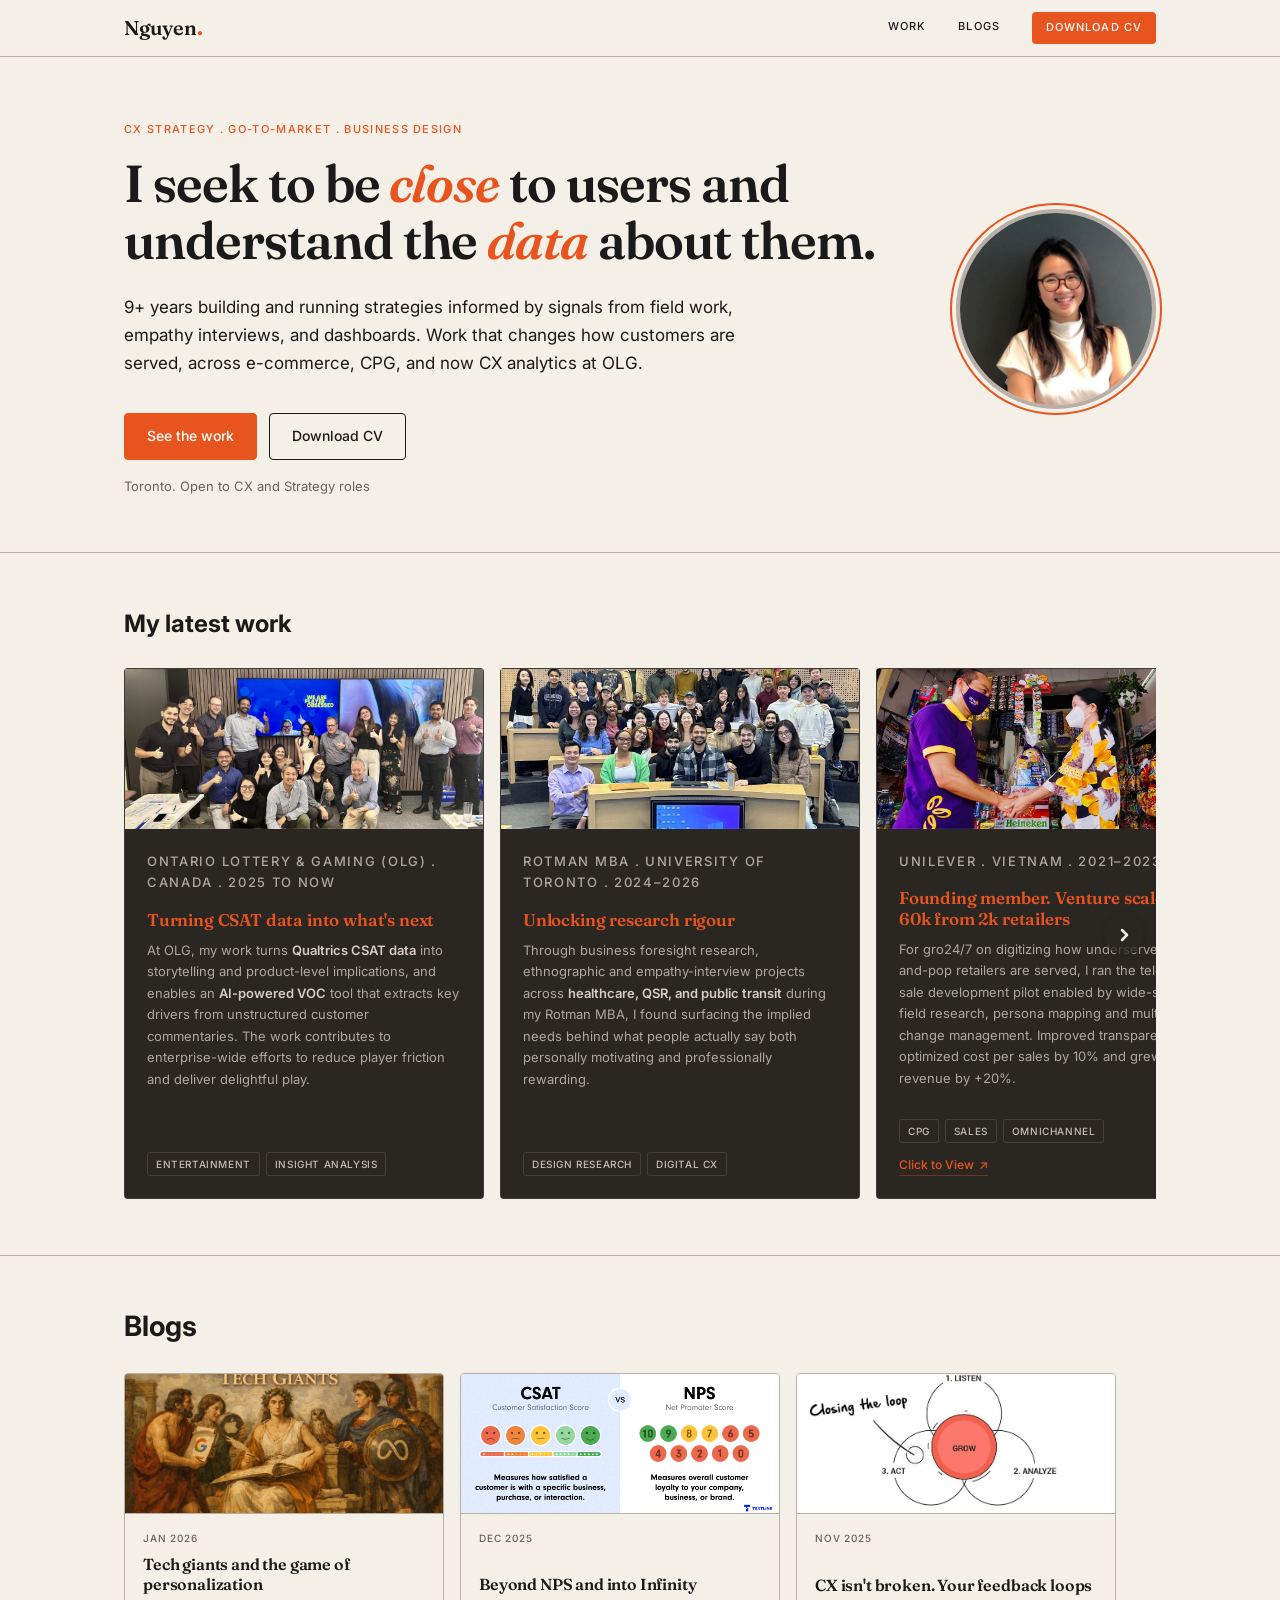
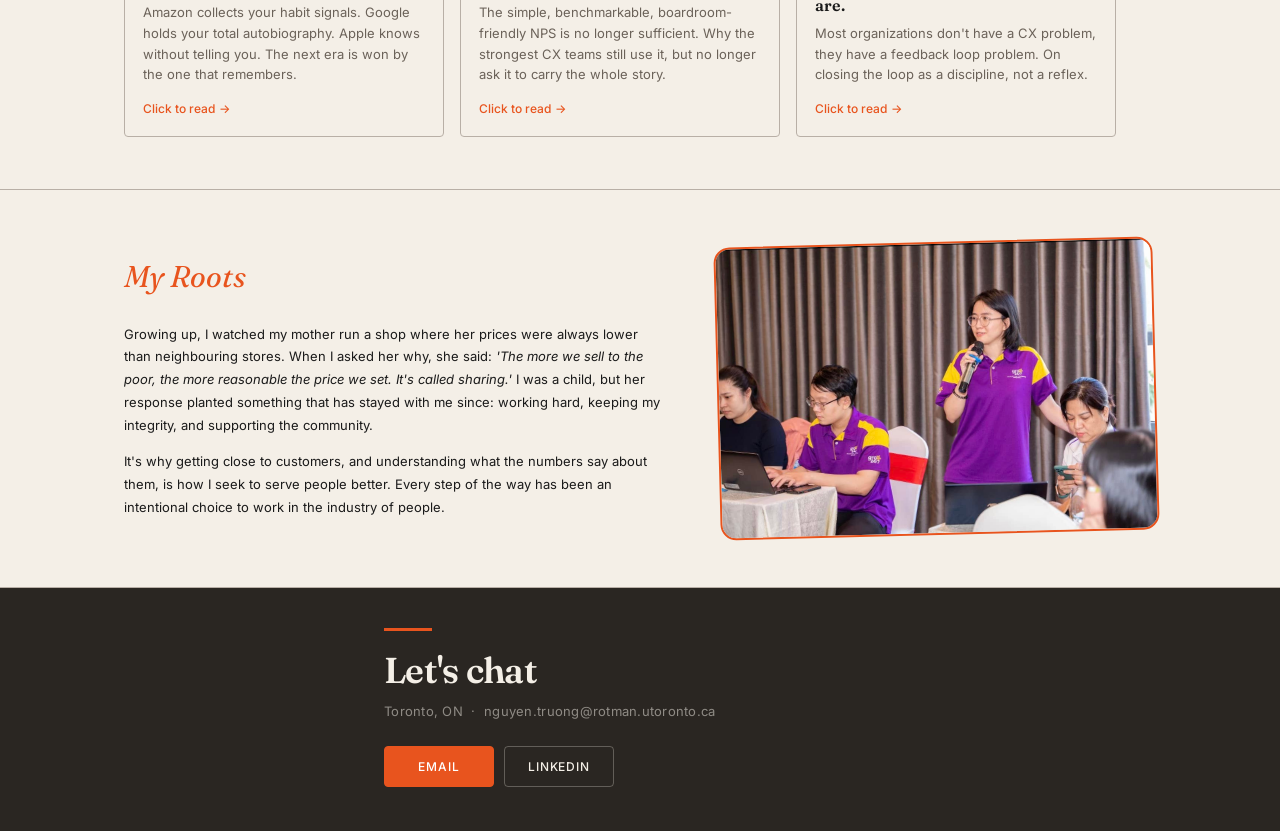
==== index.html @ c2784442 "init portfolio site" ====
<!DOCTYPE html>
<html lang="en">
<head>
  <meta charset="UTF-8" />
  <meta name="viewport" content="width=device-width, initial-scale=1.0" />
  <title>Nguyen . CX Strategy and Go-to-Market</title>
  <meta name="description" content="Nguyen is a customer experience and go-to-market strategist with 9+ years translating signals into strategies that change how customers are served." />

  <link rel="preconnect" href="https://fonts.googleapis.com" />
  <link rel="preconnect" href="https://fonts.gstatic.com" crossorigin />
  <link href="https://fonts.googleapis.com/css2?family=Fraunces:ital,wght@0,600;1,400&family=Inter:wght@400;500&display=swap" rel="stylesheet" />

  <link rel="stylesheet" href="css/index.css">
</head>
<body>

  <!-- NAV -->
  <nav class="site-nav" aria-label="Primary navigation">
    <div class="container">
      <a class="nav-wordmark" href="#" aria-label="Nguyen, home">Nguyen<span>.</span></a>
      <ul class="nav-links" role="list">
        <li><a href="#work">Work</a></li>
        <li><a href="#blogs">Blogs</a></li>
        <li><a href="public/resume/resume.pdf" download class="nav-cv-btn">Download CV</a></li>
      </ul>
    </div>
  </nav>

  <main>

    <!-- HERO -->
    <section class="hero" aria-labelledby="hero-headline">
      <div class="hero-inner">
        <!-- Left: copy -->
        <div class="hero-copy">
          <span class="eyebrow">CX Strategy . Go-to-Market . Business Design</span>
          <h1 id="hero-headline">I seek to be <em>close</em> to users and understand the <em>data</em> about them.</h1>
          <p class="hero-sub">9+ years building and running strategies informed by signals from field work, empathy interviews, and dashboards. Work that changes how customers are served, across e-commerce, CPG, and now CX analytics at OLG.</p>
          <div class="hero-actions">
            <a class="btn btn-primary" href="#work">See the work</a>
            <a class="btn btn-outline" href="public/resume/resume.pdf" download>Download CV</a>
          </div>
          <p class="hero-note">Toronto. Open to CX and Strategy roles</p>
        </div>
        <!-- Right: bio photo (LinkedIn avatar) -->
        <div class="hero-photo-col">
          <img
            class="hero-avatar"
            src="public/new-avatar.jpeg"
            alt="Nguyen Truong"
          />
        </div>
      </div>
    </section>

    <!-- LATEST WORK -->
    <section class="section work" id="work" aria-labelledby="work-heading">
      <div class="container">
        <div class="slider-header">
          <h2 id="work-heading">My latest work</h2>
        </div>

        <div class="slider-outer" id="work-outer">
          <button class="slider-btn prev" id="work-prev" aria-label="Previous project" disabled>
            <svg viewBox="0 0 16 16"><polyline points="10,3 5,8 10,13"/></svg>
          </button>
          <button class="slider-btn next" id="work-next" aria-label="Next project">
            <svg viewBox="0 0 16 16"><polyline points="6,3 11,8 6,13"/></svg>
          </button>
        <div class="work-track" id="work-track" role="list">

          <!-- Card 1: OLG -->
          <article class="work-card" role="listitem">
            <div class="work-card-img" style="background-image:url('public/OLG.jpeg')"></div>
            <div class="work-card-body">
              <p class="work-card-era">Ontario Lottery &amp; Gaming (OLG) . Canada . 2025 to now</p>
              <h3 style="color:#E8541E;">Turning CSAT data into what's next</h3>
              <p>At OLG, my work turns <strong>Qualtrics CSAT data</strong> into storytelling and product-level implications, and enables an <strong>AI-powered VOC</strong> tool that extracts key drivers from unstructured customer commentaries. The work contributes to enterprise-wide efforts to reduce player friction and deliver delightful play.</p>
              <div class="work-card-tags" aria-label="Skills and tools">
                <span class="work-card-tag">Entertainment</span>
                <span class="work-card-tag">Insight Analysis</span>
              </div>
            </div>
          </article>

          <!-- Card 2: Rotman MBA -->
          <article class="work-card" role="listitem">
            <div class="work-card-img" style="background-image:url('public/rotman.jpg')"></div>
            <div class="work-card-body">
              <p class="work-card-era">Rotman MBA . University of Toronto . 2024&#8211;2026</p>
              <h3 style="color:#E8541E;">Unlocking research rigour</h3>
              <p>Through business foresight research, ethnographic and empathy-interview projects across <strong>healthcare, QSR, and public transit</strong> during my Rotman MBA, I found surfacing the implied needs behind what people actually say both personally motivating and professionally rewarding.</p>
              <div class="work-card-tags" aria-label="Skills and tools">
                <span class="work-card-tag">Design Research</span>
                <span class="work-card-tag">Digital CX</span>
              </div>
            </div>
          </article>

          <!-- Card 3: Unilever -->
          <article class="work-card" role="listitem">
            <div class="work-card-img" style="background-image:url('public/gro24%3A7-1.jpg')"></div>
            <div class="work-card-body">
              <p class="work-card-era">Unilever . Vietnam . 2021&#8211;2023</p>
              <h3 style="color:#E8541E;">Founding member. Venture scaled to 60k from 2k retailers</h3>
              <p>For gro24/7 on digitizing how underserved mom-and-pop retailers are served, I ran the telesales sale development pilot enabled by wide-scale field research, persona mapping and multi-party change management. Improved transparency, optimized cost per sales by 10% and grew revenue by +20%.</p>
              <div class="work-card-tags" aria-label="Skills and tools">
                <span class="work-card-tag">CPG</span>
                <span class="work-card-tag">Sales</span>
                <span class="work-card-tag">Omnichannel</span>
              </div>
              <a class="work-card-link" style="margin-top:12px;" href="https://www.facebook.com/gro247vietnam/videos/562067811999882/" target="_blank" rel="noopener noreferrer">Click to View <span aria-hidden="true">&#8599;</span></a>
            </div>
          </article>

        </div><!-- end work-track -->
        </div><!-- end slider-outer -->
      </div>
    </section>

    <!-- BLOGS — Jan 2026 first (most recent), then Dec 2025, then Nov 2025 -->
    <section class="section blogs" id="blogs" aria-labelledby="blogs-heading">
      <div class="container">
        <div class="slider-header">
          <h2 id="blogs-heading">Blogs</h2>
        </div>

        <div class="slider-outer" id="blogs-outer">
          <button class="slider-btn prev" id="blogs-prev" aria-label="Previous blog" disabled>
            <svg viewBox="0 0 16 16"><polyline points="10,3 5,8 10,13"/></svg>
          </button>
          <button class="slider-btn next" id="blogs-next" aria-label="Next blog">
            <svg viewBox="0 0 16 16"><polyline points="6,3 11,8 6,13"/></svg>
          </button>
        <div class="blogs-track" id="blogs-track" role="list">

          <article class="blog-card" role="listitem">
            <img class="blog-card-img" src="public/tech%20giants.webp" alt="Tech giants and the game of personalization" />
            <div class="blog-card-text">
              <p class="blog-card-date">Jan 2026</p>
              <h3>Tech giants and the game of personalization</h3>
              <p>Amazon collects your habit signals. Google holds your total autobiography. Apple knows without telling you. The next era is won by the one that remembers.</p>
              <a class="blog-link" href="pages/blog-personalization.html" aria-label="Read Tech giants and the game of personalization">Click to read <span aria-hidden="true">&#8594;</span></a>
            </div>
          </article>

          <article class="blog-card" role="listitem">
            <img class="blog-card-img" src="public/beyond-NPS-into-Infinity.png" alt="Beyond NPS and into Infinity" />
            <div class="blog-card-text">
              <p class="blog-card-date">Dec 2025</p>
              <h3>Beyond NPS and into Infinity</h3>
              <p>The simple, benchmarkable, boardroom-friendly NPS is no longer sufficient. Why the strongest CX teams still use it, but no longer ask it to carry the whole story.</p>
              <a class="blog-link" href="pages/blog-beyond-nps.html" aria-label="Read Beyond NPS and into Infinity">Click to read <span aria-hidden="true">&#8594;</span></a>
            </div>
          </article>

          <article class="blog-card" role="listitem">
            <img class="blog-card-img" src="public/close-the-loop.jpg" alt="CX isn't broken. Your feedback loops are." />
            <div class="blog-card-text">
              <p class="blog-card-date">Nov 2025</p>
              <h3>CX isn't broken. Your feedback loops are.</h3>
              <p>Most organizations don't have a CX problem, they have a feedback loop problem. On closing the loop as a discipline, not a reflex.</p>
              <a class="blog-link" href="pages/blog-cx-feedback-loops.html" aria-label="Read CX isn't broken">Click to read <span aria-hidden="true">&#8594;</span></a>
            </div>
          </article>

        </div><!-- end blogs-track -->
        </div><!-- end slider-outer -->
      </div>
    </section>

    <!-- ABOUT -->
    <section class="section about" id="about" aria-labelledby="about-heading">
      <div class="container">
        <div class="about-inner">

          <!-- Left: text -->
          <div class="about-text">
            <h2 id="about-heading" class="about-headline">My Roots</h2>
            <p class="about-body">Growing up, I watched my mother run a shop where her prices were always lower than neighbouring stores. When I asked her why, she said: <em>'The more we sell to the poor, the more reasonable the price we set. It's called sharing.'</em> I was a child, but her response planted something that has stayed with me since: working hard, keeping my integrity, and supporting the community.</p>
            <p class="about-body">It's why getting close to customers, and understanding what the numbers say about them, is how I seek to serve people better. Every step of the way has been an intentional choice to work in the industry of people.</p>
          </div>

          <!-- Right: photo -->
          <div class="about-photo-col">
            <img
              class="about-photo"
              src="public/slider-1.jpg"
              alt="Nguyen speaking to her team at a gro24/7 workshop"
            />
          </div>

        </div>
      </div>
    </section>

  </main>

  <!-- CONNECT -->
  <footer class="connect" id="connect" aria-labelledby="connect-heading">
    <div class="container">
      <hr class="connect-rule" aria-hidden="true" />
      <h2 class="connect-headline" id="connect-heading">Let's chat</h2>
      <p class="connect-sub">Toronto, ON &nbsp;·&nbsp; nguyen.truong@rotman.utoronto.ca</p>
      <div class="connect-btns">
        <a class="connect-btn connect-btn-primary" href="mailto:nguyen.truong@rotman.utoronto.ca">Email</a>
        <a class="connect-btn" href="https://linkedin.com/in/nguyentruong-thithanh/" target="_blank" rel="noopener noreferrer">LinkedIn</a>
      </div>
    </div>
  </footer>


  <script>
    // Generic slider wiring: track, prev btn, next btn, outer fade wrapper
    function initSlider(trackId, prevId, nextId, outerId) {
      const track = document.getElementById(trackId);
      const prev  = document.getElementById(prevId);
      const next  = document.getElementById(nextId);
      const outer = document.getElementById(outerId);
      if (!track || !prev || !next) return;

      // Scroll by one card width
      function scrollBy(dir) {
        // Use the first child's offsetWidth as the scroll step
        const card = track.firstElementChild;
        const step = card ? card.offsetWidth + 16 : 340; // 16 = gap
        track.scrollBy({ left: dir * step, behavior: 'smooth' });
      }

      prev.addEventListener('click', () => scrollBy(-1));
      next.addEventListener('click', () => scrollBy(1));

      // Update arrow & fade states on scroll
      function updateState() {
        const atStart = track.scrollLeft <= 4;
        const atEnd   = track.scrollLeft + track.clientWidth >= track.scrollWidth - 4;
        prev.disabled = atStart;
        next.disabled = atEnd;
        if (outer) outer.classList.toggle('at-end', atEnd);
      }

      track.addEventListener('scroll', updateState, { passive: true });
      // Init immediately and after images load
      updateState();
      window.addEventListener('load', updateState);
    }

    initSlider('work-track',  'work-prev',  'work-next',  'work-outer');
    initSlider('blogs-track', 'blogs-prev', 'blogs-next', 'blogs-outer');
  </script>

</body>
</html>
---- css/index.css ----
/* ─── Reset ───────────────────────────────────────────────── */
    *, *::before, *::after { box-sizing: border-box; margin: 0; padding: 0; }
    html { scroll-behavior: smooth; }
    @media (prefers-reduced-motion: reduce) {
      html { scroll-behavior: auto; }
      * { animation-duration: 0.01ms !important; transition-duration: 0.01ms !important; }
    }

    /* ─── Tokens ──────────────────────────────────────────────── */
    :root {
      --paper:    #F4EFE7;
      --ink:      #1A1A1A;
      --accent:   #E8541E;
      --charcoal: #2A2622;
      --muted:    #6B6259;
      --hairline: #B8AFA6;
      --font-display: 'Fraunces', Georgia, serif;
      --font-body:    'Inter', system-ui, sans-serif;
      --radius: 4px;
      --max-w: 1080px;
      --sec-pad-v: 52px;
    }

    /* ─── Base ────────────────────────────────────────────────── */
    body {
      background: var(--paper);
      color: var(--ink);
      font-family: var(--font-body);
      font-size: 16px;
      line-height: 1.6;
      -webkit-font-smoothing: antialiased;
    }
    a { color: inherit; text-decoration: none; }
    img { display: block; max-width: 100%; }

    /* ─── Focus ───────────────────────────────────────────────── */
    :focus-visible {
      outline: 2px solid var(--accent);
      outline-offset: 3px;
      border-radius: var(--radius);
    }

    /* ─── Layout helpers ──────────────────────────────────────── */
    .container {
      max-width: var(--max-w);
      margin: 0 auto;
      padding: 0 24px;
    }
    .section { padding: var(--sec-pad-v) 0; }
    .sr-only {
      position: absolute; width: 1px; height: 1px; padding: 0;
      margin: -1px; overflow: hidden; clip: rect(0,0,0,0);
      white-space: nowrap; border-width: 0;
    }

    /* ─── Eyebrow ─────────────────────────────────────────────── */
    .eyebrow {
      display: block;
      font-size: 11px;
      font-weight: 500;
      letter-spacing: 0.12em;
      text-transform: uppercase;
      color: var(--accent);
      margin-bottom: 16px;
    }

    /* ─── NAV ─────────────────────────────────────────────────── */
    .site-nav {
      position: sticky;
      top: 0;
      z-index: 100;
      background: var(--paper);
      border-bottom: 1px solid var(--hairline);
    }
    .site-nav .container {
      display: flex;
      align-items: center;
      justify-content: space-between;
      height: 56px;
    }
    .nav-wordmark {
      font-family: var(--font-display);
      font-weight: 600;
      font-size: 20px;
      color: var(--ink);
      letter-spacing: -0.01em;
    }
    .nav-wordmark span { color: var(--accent); font-weight: 700; }
    .nav-links {
      display: flex;
      gap: 32px;
      list-style: none;
    }
    .nav-links a {
      font-size: 11px;
      font-weight: 500;
      letter-spacing: 0.1em;
      text-transform: uppercase;
      color: var(--ink);
      transition: color 0.15s;
    }
    .nav-links a:hover { color: var(--accent); }
    /* Nav-level CV download button */
    .nav-cv-btn {
      display: inline-block;
      font-size: 11px;
      font-weight: 500;
      letter-spacing: 0.08em;
      text-transform: uppercase;
      background: var(--accent);
      color: #fff !important;
      padding: 7px 14px;
      border-radius: 4px;
      transition: background 0.15s !important;
    }
    .nav-cv-btn:hover { background: #cc4518 !important; color: #fff !important; }

    /* ─── HERO ────────────────────────────────────────────────── */
    .hero {
      padding: 64px 0 56px;
      border-bottom: 1px solid var(--hairline);
    }
    .hero-inner {
      max-width: var(--max-w);
      margin: 0 auto;
      padding: 0 24px;
      display: grid;
      grid-template-columns: 1fr 220px;
      gap: 56px;
      align-items: center;   /* vertically centres photo with the copy block */
    }
    .hero-copy { /* left column — no extra styles needed */ }
    .hero-photo-col {
      display: flex;
      justify-content: flex-end;
      align-items: center;
    }
    .hero-avatar {
      width: 200px;
      height: 200px;
      border-radius: 50%;
      object-fit: cover;
      object-position: center top;  /* keeps face in frame */
      border: 4px solid var(--hairline);
      display: block;
      flex-shrink: 0;
      /* Subtle accent ring on the outside */
      outline: 2px solid var(--accent);
      outline-offset: 4px;
    }
    .hero h1 {
      font-family: var(--font-display);
      font-weight: 600;
      font-size: clamp(36px, 5vw, 52px);
      line-height: 1.1;
      letter-spacing: -0.02em;
      color: var(--ink);
      margin-bottom: 24px;
      max-width: 760px;
    }
    .hero h1 em { font-style: italic; color: var(--accent); }
    .hero-sub {
      font-size: 17px;
      line-height: 1.65;
      color: var(--ink);
      max-width: 620px;
      margin-bottom: 36px;
    }
    .hero-actions {
      display: flex;
      align-items: center;
      flex-wrap: wrap;
      gap: 12px;
      margin-bottom: 16px;
    }
    .btn {
      display: inline-block;
      font-size: 14px;
      font-weight: 500;
      padding: 11px 22px;
      border-radius: var(--radius);
      cursor: pointer;
      transition: background 0.15s, color 0.15s, border-color 0.15s;
      border: 1px solid transparent;
    }
    .btn-primary { background: var(--accent); color: #fff; border-color: var(--accent); }
    .btn-primary:hover { background: #cc4518; border-color: #cc4518; }
    .btn-outline { background: transparent; color: var(--ink); border-color: var(--ink); }
    .btn-outline:hover { border-color: var(--accent); color: var(--accent); }
    .hero-note { font-size: 13px; color: var(--muted); margin-top: 4px; }

    /* ─── SECTION HEADER ──────────────────────────────────────── */
    .section-header { margin-bottom: 32px; }
    .section-header h2 {
      font-family: var(--font-display);
      font-weight: 600;
      font-size: clamp(26px, 3.5vw, 36px);
      line-height: 1.15;
      letter-spacing: -0.02em;
      color: var(--ink);
    }

    /* ─── SLIDER HEADER (section title + arrow buttons) ─────── */
    /* Section heading — simple, no arrow row */
    .slider-header {
      margin-bottom: 24px;
    }

    /* Outer wrapper: positions the floating arrows */
    .slider-outer {
      position: relative;
    }

    /* Floating arrow buttons — centred vertically over the track */
    .slider-btn {
      position: absolute;
      top: 50%;
      transform: translateY(-50%);
      z-index: 10;
      width: 40px;
      height: 40px;
      border-radius: 50%;
      border: none;
      /* Warm charcoal fill, semi-transparent so card image shows through slightly */
      background: rgba(42, 38, 34, 0.78);
      color: var(--paper);
      cursor: pointer;
      display: flex;
      align-items: center;
      justify-content: center;
      padding: 0;
      transition: background 0.15s, opacity 0.2s, transform 0.15s;
      /* Pull arrows slightly outside the track edge for a clean floating look */
      box-shadow: 0 2px 8px rgba(0,0,0,0.18);
    }
    .slider-btn.prev { left: 12px; }
    .slider-btn.next { right: 12px; }
    .slider-btn:hover {
      background: var(--charcoal);
      transform: translateY(-50%) scale(1.08);
    }
    /* Fade out when there's nothing to scroll in that direction */
    .slider-btn:disabled {
      opacity: 0;
      pointer-events: none;
    }
    .slider-btn svg {
      width: 16px; height: 16px;
      display: block;
      fill: none;
      stroke: currentColor;
      stroke-width: 2.5;
      stroke-linecap: round;
      stroke-linejoin: round;
    }

    /* ─── WORK — scroll-track wrapper ────────────────────────── */
    .work { border-bottom: 1px solid var(--hairline); }

    /* Desktop: horizontal scroll carousel — same feel as mobile but wider cards */
    .work-track {
      display: flex;
      overflow-x: auto;
      scroll-snap-type: x mandatory;
      -webkit-overflow-scrolling: touch;
      gap: 16px;
      scrollbar-width: none;
      -ms-overflow-style: none;
      /* negative margin so first card aligns with the container edge */
      padding-bottom: 4px;   /* tiny breathing room for card shadows if added later */
    }
    .work-track::-webkit-scrollbar { display: none; }

    /* ─── WORK CARD ───────────────────────────────────────────── */
    .work-card {
      background: var(--charcoal);
      color: var(--paper);
      display: flex;
      flex-direction: column;
      align-items: flex-start;
      justify-content: flex-start;
      /* Desktop card width: ~340px so ~3 show with peek of next */
      flex: 0 0 340px;
      scroll-snap-align: start;
      border-radius: var(--radius);
      border: 1px solid rgba(184,175,166,0.15);
    }

    /* Image area — replace background-image with your actual project image */
    .work-card-img {
      width: 100%;
      height: 160px;
      background-color: #1E1A17;    /* dark placeholder tint */
      background-size: cover;
      background-position: center;
      display: flex;
      align-items: center;
      justify-content: center;
      flex-shrink: 0;
      border-bottom: 1px solid rgba(244,239,231,0.07);
      position: relative;
      overflow: hidden;
    }
    /* HOW TO ADD A PICTURE:
       Option A – inline CSS on the element:
         <div class="work-card-img" style="background-image:url('public/your-image.<ext>')">
       Option B – add an <img> tag inside:
         <img src="public/your-image.<ext>" alt="Project screenshot" style="width:100%;height:100%;object-fit:cover;position:absolute;inset:0;" />
       Either removes the placeholder icon automatically. */
    .work-card-img-hint {
      display: flex;
      flex-direction: column;
      align-items: center;
      gap: 8px;
      opacity: 0.25;
      pointer-events: none;
      user-select: none;
    }
    .work-card-img-hint svg { width: 28px; height: 28px; }
    .work-card-img-hint span {
      font-size: 10px;
      letter-spacing: 0.1em;
      text-transform: uppercase;
      color: var(--paper);
    }

    .work-card-body {
      padding: 22px 22px 22px;
      display: flex;
      flex-direction: column;
      align-items: flex-start;
      justify-content: flex-start;  /* pin all content to top */
      flex: 1;
    }
    .work-card-era {
      font-size: 9px;
      font-weight: 500;
      letter-spacing: 0.13em;
      text-transform: uppercase;
      color: var(--accent);
      margin-bottom: 12px;
    }
    .work-card h3 {
      font-family: var(--font-display);
      font-weight: 600;
      font-size: 17px;
      line-height: 1.2;
      letter-spacing: -0.01em;
      color: var(--paper);
      margin-bottom: 10px;
    }
    .work-card > .work-card-body > p {
      font-size: 13px;
      line-height: 1.65;
      color: #AFA89F;
      margin-bottom: 16px;
    }
    /* Bold highlights inside card body */
    .work-card-body strong {
      color: #D4CCC5;
      font-weight: 600;
    }
    /* "Click to View" link only (no "See the work") */
    .work-card-link {
      display: inline-flex;
      align-items: center;
      gap: 5px;
      font-size: 12px;
      font-weight: 500;
      color: var(--accent);
      transition: gap 0.15s;
      border-bottom: 1px solid rgba(232, 84, 30, 0.35);
      padding-bottom: 1px;
    }
    .work-card-link:hover { gap: 8px; border-bottom-color: var(--accent); }
    /* Skill/tool tags row */
    .work-card-tags {
      display: flex;
      flex-wrap: wrap;
      gap: 6px;
      margin-top: auto;
      padding-top: 14px;
    }
    .work-card-tag {
      background: var(--charcoal);        /* #2A2622 */
      border: 1px solid rgba(244,239,231,0.12);
      color: #C4BEBA;
      font-size: 10px;
      font-weight: 500;
      letter-spacing: 0.06em;
      text-transform: uppercase;
      padding: 3px 8px;
      border-radius: 3px;
      white-space: nowrap;
    }

    /* Placeholder card — 4th slot */
    .work-card-placeholder {
      background: #1C1713;
      border: 2px dashed rgba(244,239,231,0.1);
      display: flex;
      flex-direction: column;
      align-items: center;
      justify-content: center;
      min-height: 320px;
      gap: 10px;
      opacity: 0.5;
    }
    .work-card-placeholder svg { width: 32px; height: 32px; opacity: 0.5; }
    .work-card-placeholder span {
      font-size: 11px;
      letter-spacing: 0.1em;
      text-transform: uppercase;
      color: var(--paper);
    }

    /* ─── BLOGS ───────────────────────────────────────────────── */
    .blogs {
      border-bottom: 1px solid var(--hairline);
      padding: 48px 0;
    }
    .blogs .slider-header h2 { font-size: clamp(22px, 2.8vw, 28px); margin-bottom: 0; }

    .blogs-track {
      display: flex;
      overflow-x: auto;
      scroll-snap-type: x mandatory;
      -webkit-overflow-scrolling: touch;
      gap: 16px;
      scrollbar-width: none;
      -ms-overflow-style: none;
      padding-bottom: 4px;
    }
    .blogs-track::-webkit-scrollbar { display: none; }

    .blog-card {
      background: var(--paper);
      border: 1px solid var(--hairline);
      border-radius: var(--radius);
      overflow: hidden;
      display: flex;
      flex-direction: column;
      align-items: flex-start;
      justify-content: flex-start;
      transition: border-color 0.15s;
      /* Desktop card width */
      flex: 0 0 300px;
      scroll-snap-align: start;
    }
    .blog-card:hover { border-color: var(--accent); }
    /* Image zone at top of each blog card */
    .blog-card-img {
      width: 100%;
      height: 140px;
      object-fit: cover;
      object-position: center;
      display: block;
      flex-shrink: 0;
      border-bottom: 1px solid var(--hairline);
    }
    /* Text area below the image */
    .blog-card-text {
      padding: 16px 18px 18px;
      display: flex;
      flex-direction: column;
      align-items: flex-start;
      flex: 1;
      width: 100%;
    }
    .blog-card-text .blog-card-date,
    .blog-card-date {
      font-size: 10px;
      font-weight: 500;
      color: var(--muted);
      letter-spacing: 0.08em;
      text-transform: uppercase;
      margin-bottom: 8px;
    }
    .blog-card-text h3,
    .blog-card h3 {
      font-family: var(--font-display);
      font-weight: 600;
      font-size: 16px;
      line-height: 1.25;
      letter-spacing: -0.01em;
      color: var(--ink);
      margin-bottom: 8px;
    }
    .blog-card-text p,
    .blog-card p {
      font-size: 13px;
      line-height: 1.6;
      color: var(--muted);
      flex: 1;
      margin-bottom: 14px;
    }
    .blog-link {
      display: inline-flex;
      align-items: center;
      gap: 4px;
      font-size: 12px;
      font-weight: 500;
      color: var(--accent);
      margin-top: auto;
      transition: gap 0.15s;
    }
    .blog-link:hover { gap: 7px; }

    /* ─── ABOUT ───────────────────────────────────────────────── */
    .about { border-bottom: 1px solid var(--hairline); }

    /* Two-column split: text left, photo right */
    .about-inner {
      display: grid;
      grid-template-columns: 55fr 45fr;
      gap: 56px;
      align-items: center;
    }

    .about-text { /* left column — all copy */ }

    .about-headline {
      font-family: var(--font-display);
      font-style: italic;
      font-weight: 400;
      font-size: clamp(22px, 2.8vw, 30px);
      color: var(--accent);
      margin-bottom: 28px;
      line-height: 1.2;
    }
    .about-body {
      font-size: 13px;
      line-height: 1.75;
      color: var(--ink);
      margin-bottom: 14px;
    }
    .about-body:last-child { margin-bottom: 0; }

    /* Photo column */
    .about-photo-col {
      display: flex;
      justify-content: flex-end;
      align-items: center;
    }
    .about-photo {
      width: 100%;
      max-width: 440px;
      aspect-ratio: 3 / 2;        /* keeps the landscape crop consistent */
      object-fit: cover;
      object-position: center top; /* keeps faces in frame */
      border-radius: 16px;         /* "cut corners to some extent" */
      /* Thin accent frame */
      border: 2px solid var(--accent);
      /* Slight counter-clockwise tilt — feels candid, not staged */
      transform: rotate(-1.5deg);
      /* Smooth on hover: straighten as user focuses on it */
      transition: transform 0.4s ease;
      display: block;
    }
    .about-photo:hover { transform: rotate(0deg); }

    /* ─── CONNECT ─────────────────────────────────────────────── */
    .connect {
      background: var(--charcoal);
      padding: 40px 0 44px;
    }
    .connect .container {
      max-width: 560px;
      margin: 0 auto;
      padding: 0 24px;
    }
    /* Attention nudge 1 — short accent rule above heading */
    .connect-rule {
      display: block;
      width: 48px;
      height: 3px;
      background: var(--accent);
      border: none;
      margin-bottom: 20px;
    }
    /* Heading — slightly larger than .about-headline (clamp 22–30px) */
    .connect-headline {
      font-family: var(--font-display);
      font-weight: 600;
      font-size: clamp(26px, 3.2vw, 36px);
      letter-spacing: -0.02em;
      color: var(--paper);
      margin-bottom: 10px;
      line-height: 1.1;
    }
    /* Sub-line under heading */
    .connect-sub {
      font-size: 13px;
      color: rgba(244,239,231,0.5);
      margin-bottom: 24px;
      letter-spacing: 0.02em;
    }
    .connect-btns {
      display: flex;
      flex-direction: row;
      gap: 10px;
    }
    /* Base button — outlined, used for LinkedIn */
    .connect-btn {
      display: inline-block;
      font-size: 12px;
      font-weight: 500;
      letter-spacing: 0.08em;
      text-transform: uppercase;
      color: var(--paper);
      border: 1px solid rgba(244,239,231,0.28);
      border-radius: var(--radius);
      padding: 10px 20px;
      min-width: 110px;
      text-align: center;
      transition: border-color 0.15s, color 0.15s, background 0.15s, font-weight 0.1s;
    }
    .connect-btn:hover { border-color: var(--accent); color: var(--accent); font-weight: 700; }
    /* Attention nudge 2 — Email button: accent-filled, mirrors hero CTA */
    .connect-btn-primary {
      background: var(--accent);
      color: #fff;
      border-color: var(--accent);
    }
    .connect-btn-primary:hover { background: #cc4518; border-color: #cc4518; color: #fff; font-weight: 700; }

    /* ─── MOBILE ──────────────────────────────────────────────── */
    @media (max-width: 768px) {
      :root { --sec-pad-v: 40px; }

      .nav-links { gap: 18px; }
      .nav-links a { font-size: 10px; letter-spacing: 0.08em; }

      .hero { padding: 48px 0 40px; }
      .hero-inner {
        grid-template-columns: 1fr;
        gap: 28px;
      }
      .hero-photo-col { justify-content: flex-start; }
      .hero-avatar { width: 108px; height: 108px; }

      /* About: stack photo above text on mobile */
      .about-inner {
        grid-template-columns: 1fr;
        gap: 32px;
      }
      .about-photo-col { justify-content: flex-start; }
      .about-photo {
        max-width: 100%;
        transform: rotate(0deg); /* no tilt on small screens */
      }
      .about-photo:hover { transform: rotate(0deg); }

      /* Mobile: narrower cards so the next one peeks in */
      .work-card,
      .blog-card { flex: 0 0 78vw; }
      .work-card-placeholder { flex: 0 0 78vw; }

      .connect-btns { flex-wrap: wrap; }
    }

    @media (max-width: 480px) {
      .nav-links { gap: 12px; }
      .work-card,
      .blog-card,
      .work-card-placeholder { flex-basis: 85vw; }
    }

    /* On very wide screens, allow cards to grow a touch */
    @media (min-width: 1100px) {
      .work-card { flex: 0 0 360px; }
      .blog-card { flex: 0 0 320px; }
    }
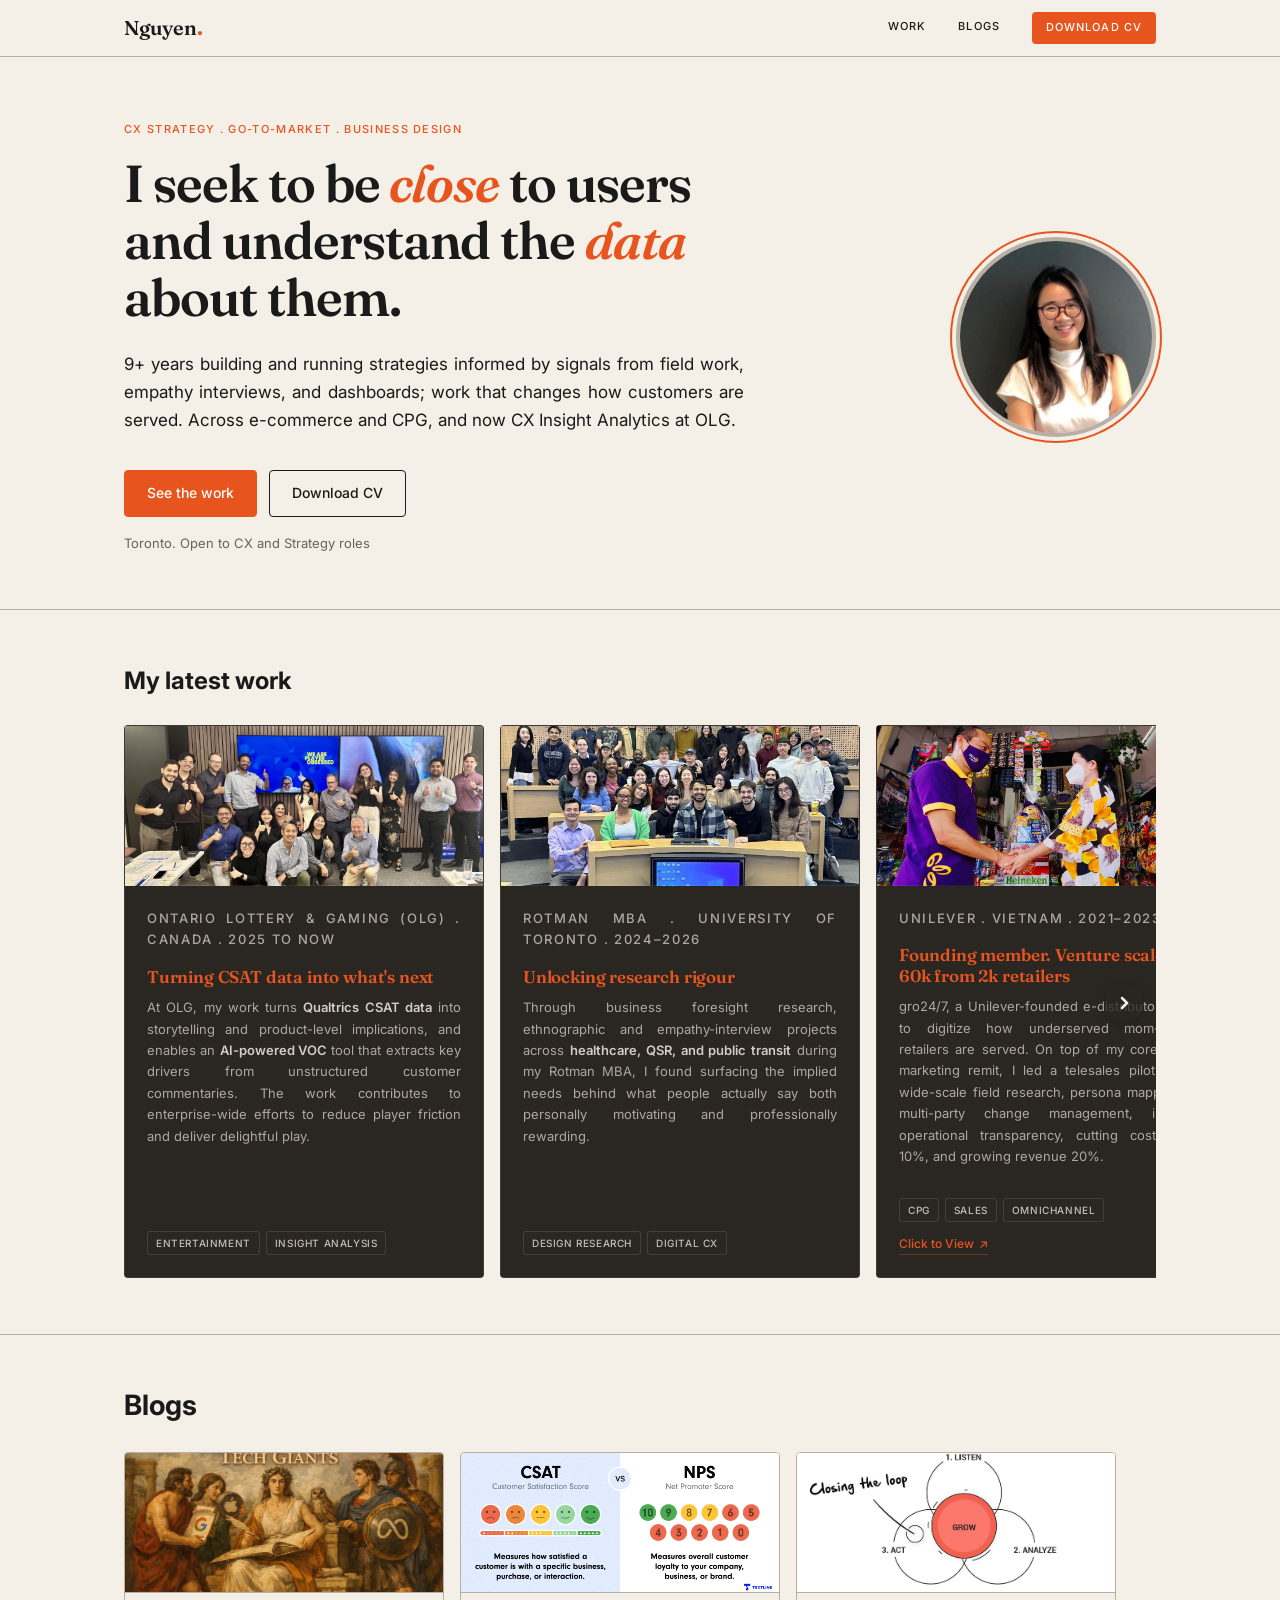
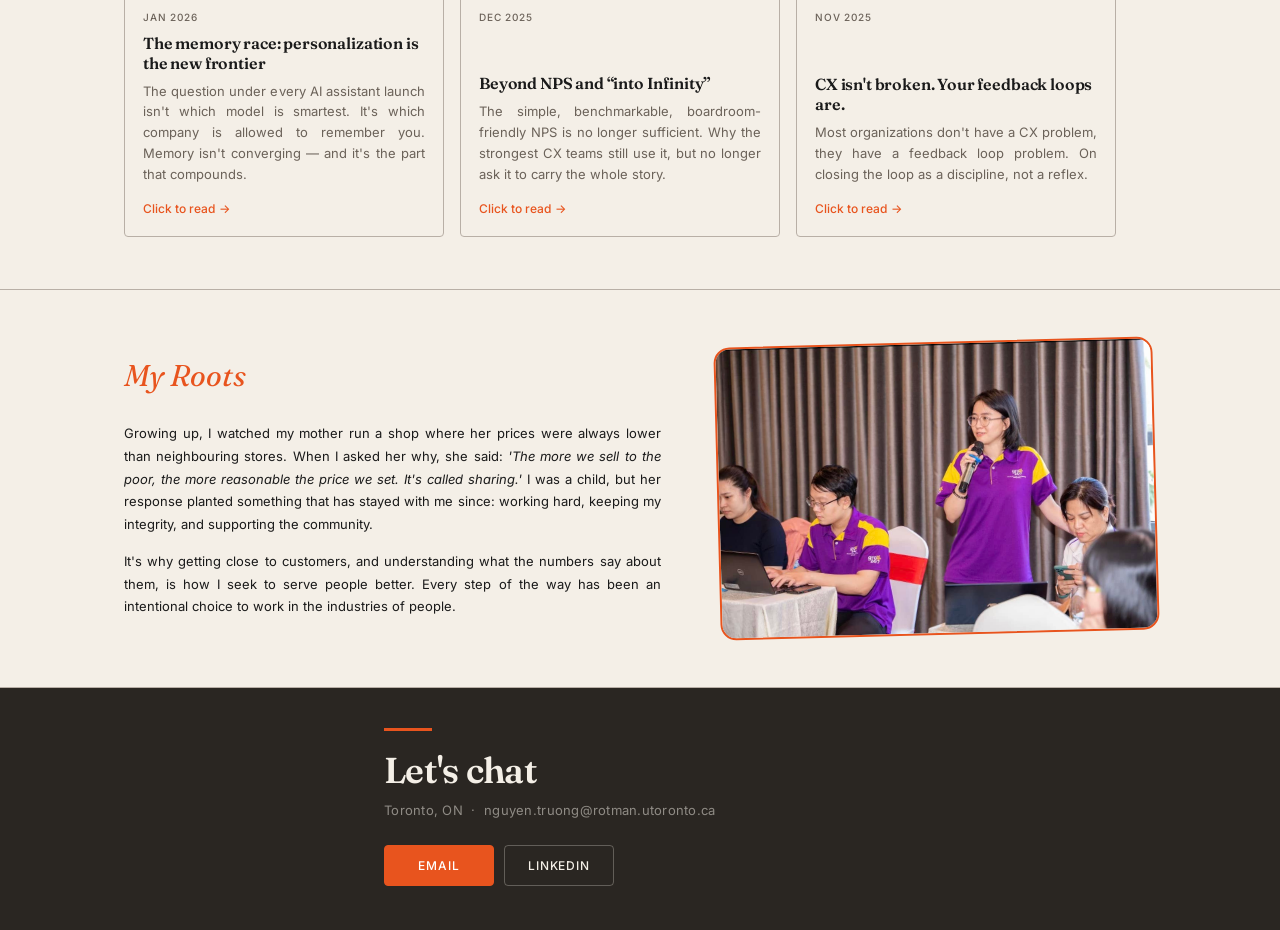
==== commit 1e5c8c76: "modified blogs" ====
--- a/index.html
+++ b/index.html
@@ -35,7 +35,7 @@
         <div class="hero-copy">
           <span class="eyebrow">CX Strategy . Go-to-Market . Business Design</span>
           <h1 id="hero-headline">I seek to be <em>close</em> to users and understand the <em>data</em> about them.</h1>
-          <p class="hero-sub">9+ years building and running strategies informed by signals from field work, empathy interviews, and dashboards. Work that changes how customers are served, across e-commerce, CPG, and now CX analytics at OLG.</p>
+          <p class="hero-sub">9+ years building and running strategies informed by signals from field work, empathy interviews, and dashboards; work that changes how customers are served. Across e-commerce and CPG, and now CX Insight Analytics at OLG.</p>
           <div class="hero-actions">
             <a class="btn btn-primary" href="#work">See the work</a>
             <a class="btn btn-outline" href="public/resume/resume.pdf" download>Download CV</a>
@@ -103,7 +103,7 @@
             <div class="work-card-body">
               <p class="work-card-era">Unilever . Vietnam . 2021&#8211;2023</p>
               <h3 style="color:#E8541E;">Founding member. Venture scaled to 60k from 2k retailers</h3>
-              <p>For gro24/7 on digitizing how underserved mom-and-pop retailers are served, I ran the telesales sale development pilot enabled by wide-scale field research, persona mapping and multi-party change management. Improved transparency, optimized cost per sales by 10% and grew revenue by +20%.</p>
+              <p>gro24/7, a Unilever-founded e-distributor, set out to digitize how underserved mom-and-pop retailers are served. On top of my core CX and marketing remit, I led a telesales pilot built on wide-scale field research, persona mapping, and multi-party change management, improving operational transparency, cutting cost-per-sale 10%, and growing revenue 20%.</p>
               <div class="work-card-tags" aria-label="Skills and tools">
                 <span class="work-card-tag">CPG</span>
                 <span class="work-card-tag">Sales</span>
@@ -135,22 +135,22 @@
         <div class="blogs-track" id="blogs-track" role="list">
 
           <article class="blog-card" role="listitem">
-            <img class="blog-card-img" src="public/tech%20giants.webp" alt="Tech giants and the game of personalization" />
+            <img class="blog-card-img" src="public/tech%20giants.webp" alt="The memory race: personalization is the new frontier" />
             <div class="blog-card-text">
               <p class="blog-card-date">Jan 2026</p>
-              <h3>Tech giants and the game of personalization</h3>
-              <p>Amazon collects your habit signals. Google holds your total autobiography. Apple knows without telling you. The next era is won by the one that remembers.</p>
-              <a class="blog-link" href="pages/blog-personalization.html" aria-label="Read Tech giants and the game of personalization">Click to read <span aria-hidden="true">&#8594;</span></a>
+              <h3>The memory race: personalization is the new frontier</h3>
+              <p>The question under every AI assistant launch isn't which model is smartest. It's which company is allowed to remember you. Memory isn't converging — and it's the part that compounds.</p>
+              <a class="blog-link" href="pages/blog-personalization.html" aria-label="Read The memory race: personalization is the new frontier">Click to read <span aria-hidden="true">&#8594;</span></a>
             </div>
           </article>
 
           <article class="blog-card" role="listitem">
-            <img class="blog-card-img" src="public/beyond-NPS-into-Infinity.png" alt="Beyond NPS and into Infinity" />
+            <img class="blog-card-img" src="public/beyond-NPS-into-Infinity.png" alt="Beyond NPS and &ldquo;into Infinity&rdquo;" />
             <div class="blog-card-text">
               <p class="blog-card-date">Dec 2025</p>
-              <h3>Beyond NPS and into Infinity</h3>
+              <h3>Beyond NPS and &ldquo;into Infinity&rdquo;</h3>
               <p>The simple, benchmarkable, boardroom-friendly NPS is no longer sufficient. Why the strongest CX teams still use it, but no longer ask it to carry the whole story.</p>
-              <a class="blog-link" href="pages/blog-beyond-nps.html" aria-label="Read Beyond NPS and into Infinity">Click to read <span aria-hidden="true">&#8594;</span></a>
+              <a class="blog-link" href="pages/blog-beyond-nps.html" aria-label="Read Beyond NPS and &ldquo;into Infinity&rdquo;">Click to read <span aria-hidden="true">&#8594;</span></a>
             </div>
           </article>
 
@@ -178,7 +178,7 @@
           <div class="about-text">
             <h2 id="about-heading" class="about-headline">My Roots</h2>
             <p class="about-body">Growing up, I watched my mother run a shop where her prices were always lower than neighbouring stores. When I asked her why, she said: <em>'The more we sell to the poor, the more reasonable the price we set. It's called sharing.'</em> I was a child, but her response planted something that has stayed with me since: working hard, keeping my integrity, and supporting the community.</p>
-            <p class="about-body">It's why getting close to customers, and understanding what the numbers say about them, is how I seek to serve people better. Every step of the way has been an intentional choice to work in the industry of people.</p>
+            <p class="about-body">It's why getting close to customers, and understanding what the numbers say about them, is how I seek to serve people better. Every step of the way has been an intentional choice to work in the industries of people.</p>
           </div>
 
           <!-- Right: photo -->
--- a/css/index.css
+++ b/css/index.css
@@ -157,7 +157,7 @@
       letter-spacing: -0.02em;
       color: var(--ink);
       margin-bottom: 24px;
-      max-width: 760px;
+      max-width: 620px;
     }
     .hero h1 em { font-style: italic; color: var(--accent); }
     .hero-sub {
@@ -166,6 +166,10 @@
       color: var(--ink);
       max-width: 620px;
       margin-bottom: 36px;
+      text-align: justify;
+      text-justify: inter-word;
+      hyphens: auto;
+      -webkit-hyphens: auto;
     }
     .hero-actions {
       display: flex;
@@ -355,6 +359,10 @@
       line-height: 1.65;
       color: #AFA89F;
       margin-bottom: 16px;
+      text-align: justify;
+      text-justify: inter-word;
+      hyphens: auto;
+      -webkit-hyphens: auto;
     }
     /* Bold highlights inside card body */
     .work-card-body strong {
@@ -494,6 +502,10 @@
       color: var(--muted);
       flex: 1;
       margin-bottom: 14px;
+      text-align: justify;
+      text-justify: inter-word;
+      hyphens: auto;
+      -webkit-hyphens: auto;
     }
     .blog-link {
       display: inline-flex;
@@ -534,6 +546,10 @@
       line-height: 1.75;
       color: var(--ink);
       margin-bottom: 14px;
+      text-align: justify;
+      text-justify: inter-word;
+      hyphens: auto;
+      -webkit-hyphens: auto;
     }
     .about-body:last-child { margin-bottom: 0; }
 
